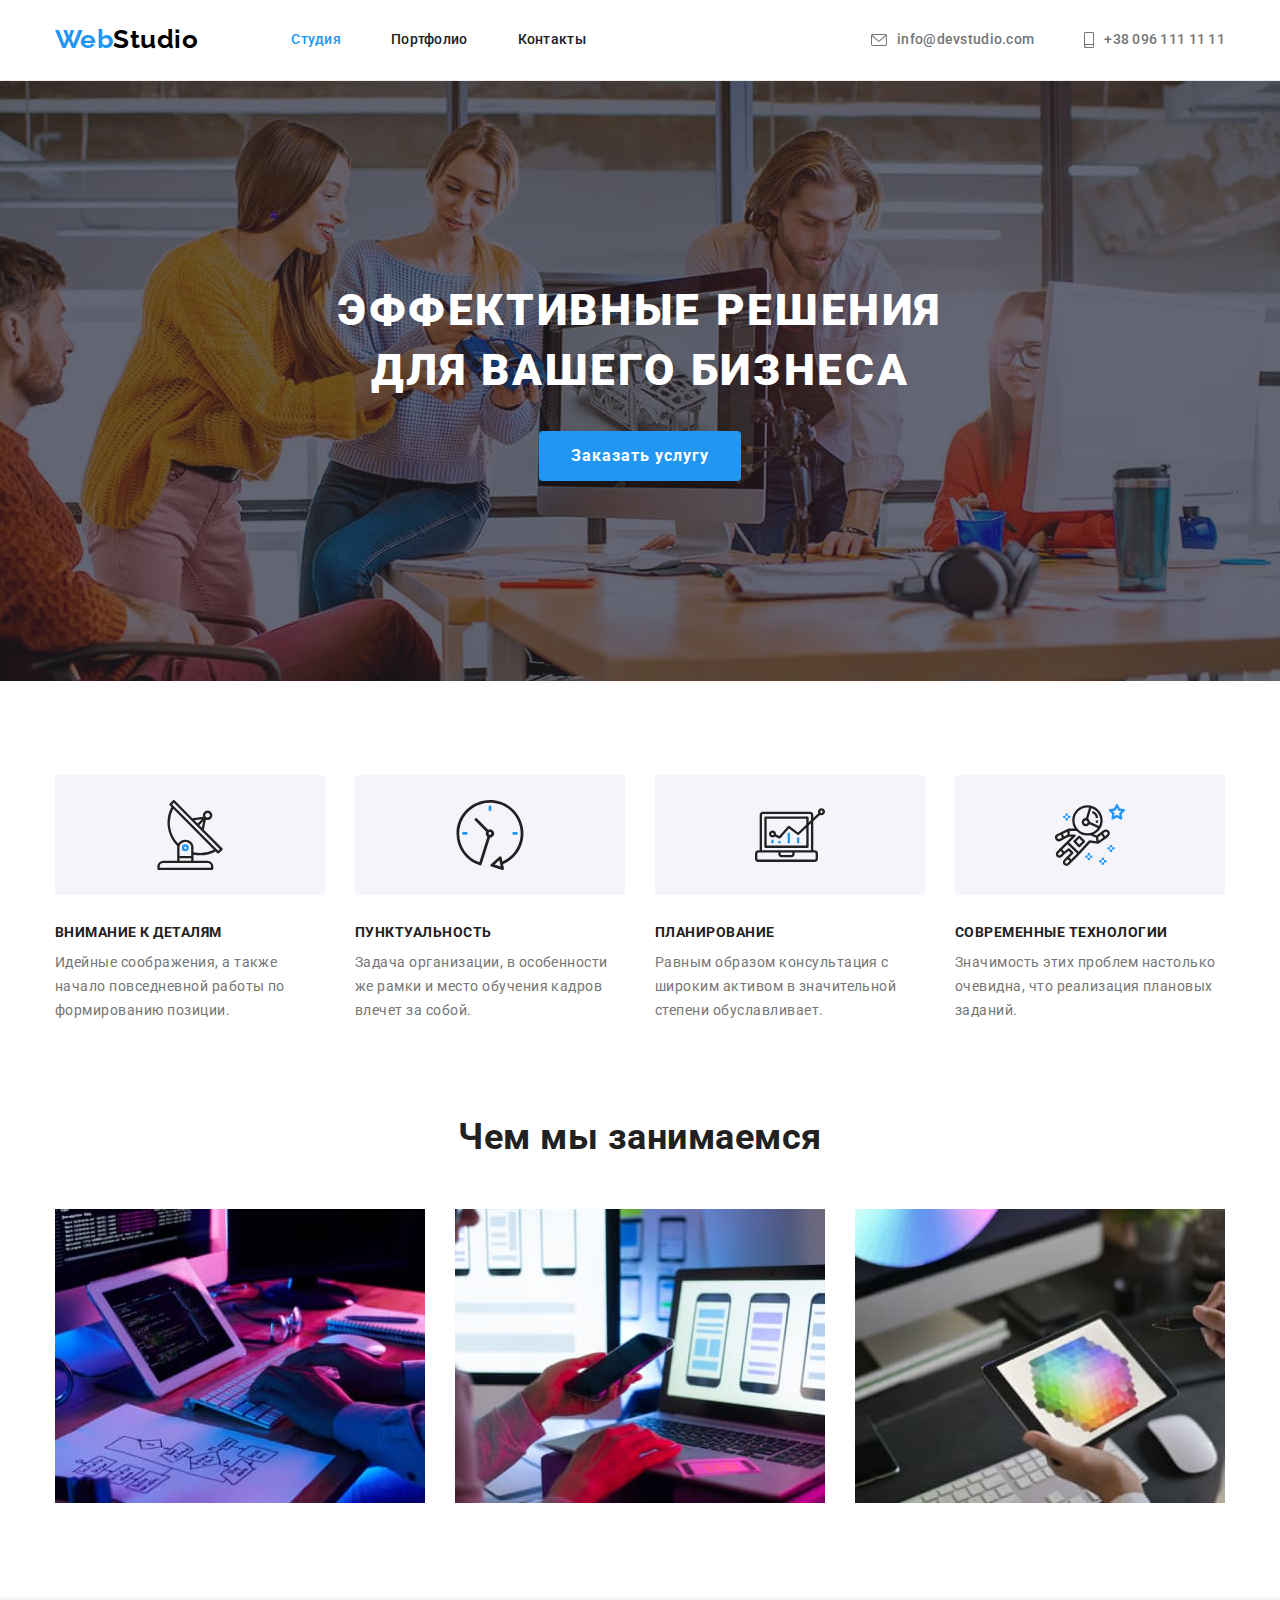
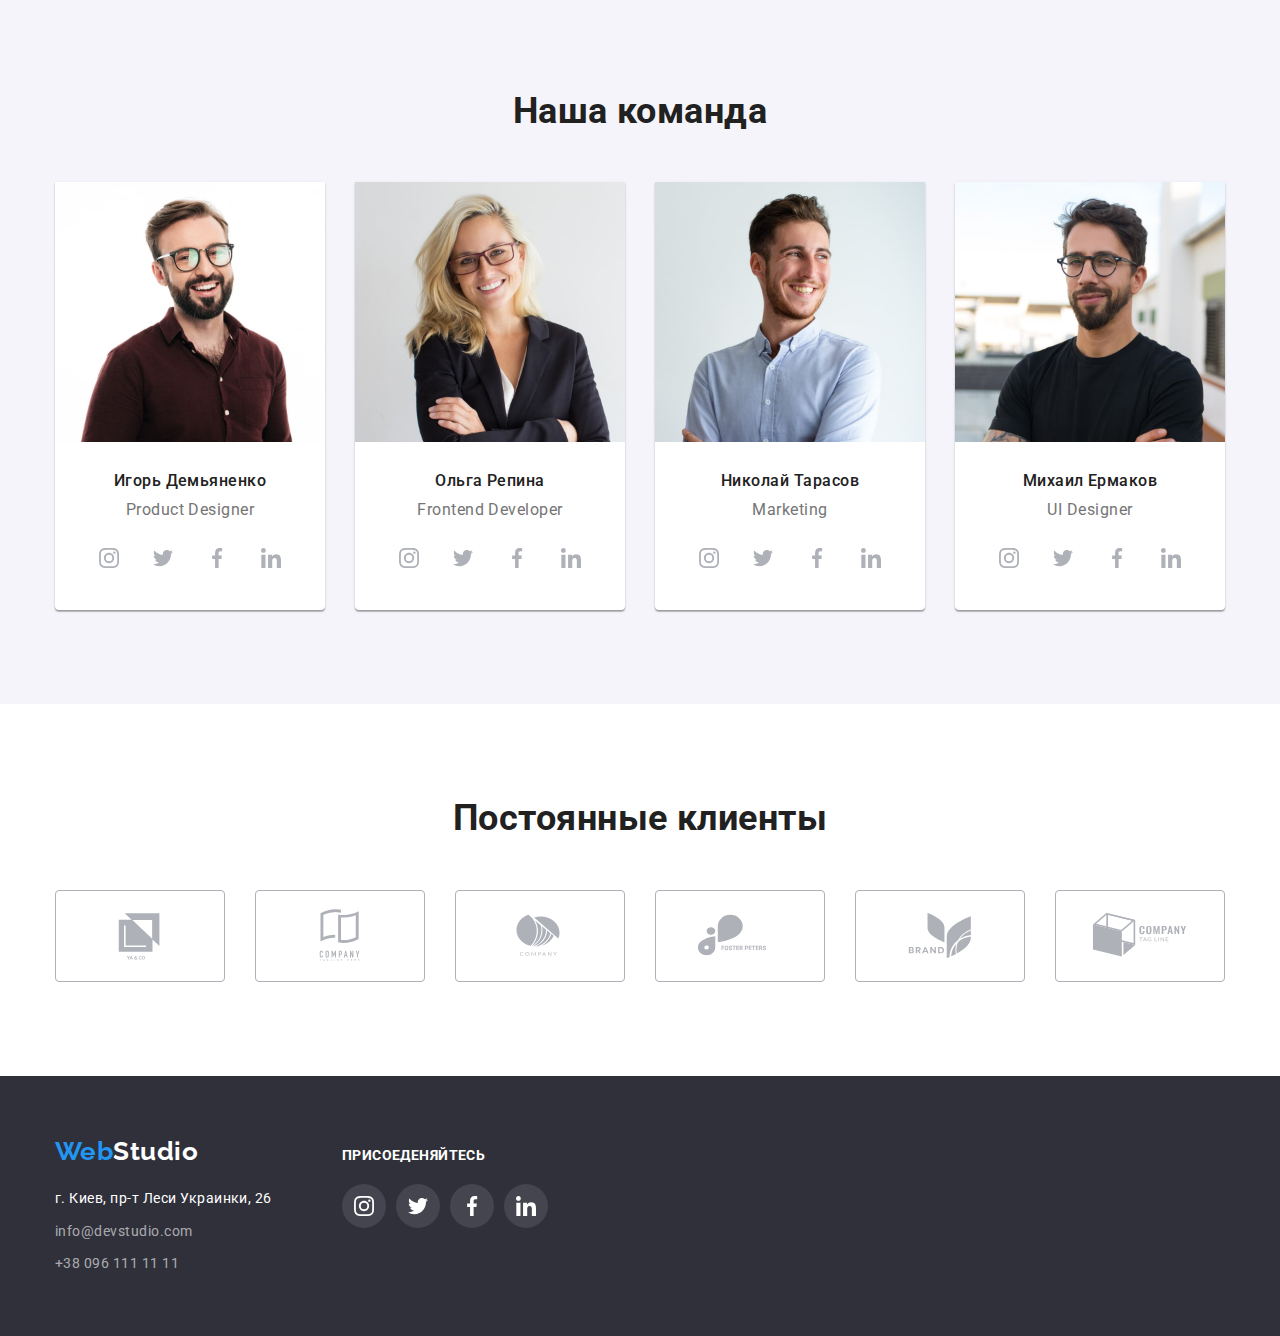
==== index.html @ 32f77898 "клонирует репозиторий" ====
<!DOCTYPE html>
<html lang="ru">
  <head>
    <meta charset="UTF-8">
    <meta http-equiv="X-UA-Compatible" content="IE=edge">
    <meta name="viewport" content="width=device-width, initial-scale=1.0">
    <title>Студия</title>
    <link href="https://fonts.googleapis.com/css2?family=Raleway:wght@700&family=Roboto:wght@400;500;700;900&display=swap"
    rel="stylesheet">
    <link rel="stylesheet" href="https://cdnjs.cloudflare.com/ajax/libs/modern-normalize/1.1.0/modern-normalize.min.css">
    <link rel="stylesheet" href="./css/style.css">  
  </head>
  <body>
    <!--Верхняя линия сайта-->
    <header class="header">
      <!-- Навигация -->
      <div class="container header-container">
        <nav class="nav">
          <a class="logo link" href="./index.html">Web<span class="logo-header">Studio</span></a>
          <ul class="site-nav list">
            <li class="item">
              <a class="link current" href="./index.html">Студия</a>
            </li>
            <li class="item">
              <a class="link" href="./portfolio.html">Портфолио</a>
            </li>
            <li class="item">
              <a class="link" href="">Контакты</a>
            </li>
          </ul>
        </nav>
      <!-- контакты -->
        <ul class="contacts list">
          <li class="item">
            <a class="link" href="mailto:info@devstudio.com">
              <svg class="icon-contakts" width="16" height="12">
              <use href="images/sprite.svg#envelope"></use>
            </svg>info@devstudio.com</a>
          </li>
          <li class="item">
            <a class="link" href="tel:+380961111111">
              <svg class="icon-contakts" width="10" height="16"> 
                <use href="images/sprite.svg#smartphone"></use>
              </svg>+38 096 111 11 11</a>
          </li>
        </ul> 
      </div>
    </header>
    <main>
      <!--Герой сайта-->
        <section class="hero overlay"> 
            <div class="container">
              <h1 class="hero-title">Эффективные решения<br>для вашего бизнеса</h1>
              <button class="hero button" type="button">Заказать услугу</button>
            </div>
        </section>
      <!--Особенности компании-->
      <section class="features section">
        <!--скрытый титул-->
        <div class="container">
          <h2 class="visually-hidden title">Особенности нашей компании</h2>
          <ul class="features list">
            <li class="item">
              <div class="features-block">
                <svg class="icon-features" width="70" height="70">
                  <use href="./images/sprite.svg#antenna"></use>
                </svg>
              </div>
              <h3 class="features title">Внимание к деталям</h3>
              <p class="features text">Идейные соображения, а также начало повседневной работы по формированию позиции.</p>
            </li>
            <li class="item">
              <div class="features-block">
                <svg class="icon-features" width="70" height="70">
                  <use href="./images/sprite.svg#clock"></use>
                </svg>
              </div>
              <h3 class="features title">Пунктуальность</h3>
              <p class="features text">Задача организации, в особенности же рамки и место обучения кадров влечет за собой.</p>
            </li>
            <li class="item">
              <div class="features-block">
                <svg class="icon-features" width="70" height="70">
                  <use href="./images/sprite.svg#diagram"></use>
                </svg>
              </div>
              <h3 class="features title">Планирование</h3>
              <p class="features text">Равным образом консультация с широким активом в значительной степени обуславливает.</p>
            </li>
            <li class="item">
              <div class="features-block">
                <svg class="icon-features" width="70" height="70">
                  <use href="./images/sprite.svg#astronaut"></use>
                </svg>
              </div>
              <h3 class="features title">Современные технологии</h3>
              <p class="features text">Значимость этих проблем настолько очевидна, что реализация плановых заданий.</p>
            </li>
          </ul>
        </div>
      </section>
      <!--Чем занимается компания-->
      <section class="our-works section">
        <div class="container">
          <h2 class="our-works title">Чем мы занимаемся</h2>
          <ul class="our-works list">
            <li class="item">
              <img class="img" src="./images/box1.jpg" alt="кто то печатает код на клавиатуре" width="370">
            </li>
            <li class="item">
              <img class="img" src="./images/box2.jpg" alt="девушка держит в левой руке телефон" width="370">
            </li>
            <li class="item">
              <img class="img" src="./images/box3.jpg" alt="планшет с рисунком держат в руках" width="370">
            </li>
          </ul>
        </div>
      </section>
      <!--Наша команда-->
      <section class="our-team section">
        <div class="container">
          <h2 class="our-team-section title">Наша команда</h2>
          <ul class="our-team list">
            <li class="item">
              <img class="our-team img" src="./images/img.jpg" alt="мужчина в бордовой рубашке улыбается" width="270">
              <div class="our-team block">
                <h3 class="our-team title">Игорь Демьяненко</h3>
                <p class="our-team position" lang="en">Product Designer</p>
                <ul class="list social">
                  <li class="item-social">
                    <a href="" class="link"><svg class="icon-social" width="20" height="20">
                      <use href="./images/sprite.svg#instagram"></use>
                    </svg></a>
                  </li>
                  <li class="item-social">
                    <a href="" class="link"><svg class="icon-social" width="20" height="20">
                      <use href="./images/sprite.svg#twitter"></use>
                    </svg></a>
                  </li>
                  <li class="item-social">
                    <a href="" class="link"><svg class="icon-social" width="20" height="20">
                      <use href="./images/sprite.svg#facebook"></use>
                    </svg></a>
                  </li>
                  <li class="item-social">
                    <a href="" class="link"><svg class="icon-social" width="20" height="20">
                      <use href="./images/sprite.svg#linkedin"></use>
                    </svg></a>
                  </li>
                </ul>
              </div>
            </li>
            <li class="item">
              <img class="our-team img" src="./images/img1.jpg" alt="девушка в черном пиджаке улыбается" width="270">
              <div class="our-team block">
                <h3 class="our-team title">Ольга Репина</h3>
                <p class="our-team position" lang="en">Frontend Developer</p>
                <ul class="list social">
                  <li class="item-social">
                    <a href="" class="link"><svg class="icon-social" width="20" height="20">
                        <use href="./images/sprite.svg#instagram"></use>
                      </svg></a>
                  </li>
                  <li class="item-social">
                    <a href="" class="link"><svg class="icon-social" width="20" height="20">
                        <use href="./images/sprite.svg#twitter"></use>
                      </svg></a>
                  </li>
                  <li class="item-social">
                    <a href="" class="link"><svg class="icon-social" width="20" height="20">
                        <use href="./images/sprite.svg#facebook"></use>
                      </svg></a>
                  </li>
                  <li class="item-social">
                    <a href="" class="link"><svg class="icon-social" width="20" height="20">
                        <use href="./images/sprite.svg#linkedin"></use>
                      </svg></a>
                  </li>
                </ul>
              </div>
            </li>
            <li class="item">
              <img class="our-team img" src="./images/img2.jpg" alt="мужчина в рубашке улыбается" width="270">
              <div class="our-team block">
                <h3 class="our-team title">Николай Тарасов</h3>
                <p class="our-team position" lang="en">Marketing</p>
                <ul class="list social">
                  <li class="item-social">
                    <a href="" class="link"><svg class="icon-social" width="20" height="20">
                        <use href="./images/sprite.svg#instagram"></use>
                      </svg></a>
                  </li>
                  <li class="item-social">
                    <a href="" class="link"><svg class="icon-social" width="20" height="20">
                        <use href="./images/sprite.svg#twitter"></use>
                      </svg></a>
                  </li>
                  <li class="item-social">
                    <a href="" class="link"><svg class="icon-social" width="20" height="20">
                        <use href="./images/sprite.svg#facebook"></use>
                      </svg></a>
                  </li>
                  <li class="item-social">
                    <a href="" class="link"><svg class="icon-social" width="20" height="20">
                        <use href="./images/sprite.svg#linkedin"></use>
                      </svg></a>
                  </li>
                </ul>
              </div>
            </li>
            <li class="item">
              <img class="our-team img" src="./images/img3.jpg" alt="мужчина в черной футболке улыбается" width="270">
              <div class="our-team block">
                <h3 class="our-team title">Михаил Ермаков</h3>
                <p class="our-team position" lang="en">UI Designer</p>
                <ul class="list social">
                  <li class="item-social">
                    <a href="" class="link"><svg class="icon-social" width="20" height="20">
                        <use href="./images/sprite.svg#instagram"></use>
                      </svg></a>
                  </li>
                  <li class="item-social">
                    <a href="" class="link"><svg class="icon-social" width="20" height="20">
                        <use href="./images/sprite.svg#twitter"></use>
                      </svg></a>
                  </li>
                  <li class="item-social">
                    <a href="" class="link"><svg class="icon-social" width="20" height="20">
                        <use href="./images/sprite.svg#facebook"></use>
                      </svg></a>
                  </li>
                  <li class="item-social">
                    <a href="" class="link"><svg class="icon-social" width="20" height="20">
                        <use href="./images/sprite.svg#linkedin"></use>
                      </svg></a>
                  </li>
                </ul>
              </div>
            </li>
          </ul>
        </div>
      </section>
      <section class="customers section">
        <div class="container">
          <h2 class="customers title">Постоянные клиенты</h2>
          <ul class="customers list">
            <li class="customers item">
              <a href="" class="customers link">
                <svg class="icon-social" width="106" height="60">
                  <use href="./images/sprite.svg#client1"></use>
                </svg>
              </a>
            </li>
            <li class="customers item">
              <a href="" class="customers link">
                <svg class="icon-social" width="106" height="60">
                  <use href="./images/sprite.svg#client2"></use>
                </svg>
              </a>
            </li>
            <li class="customers item">
              <a href="" class="customers link">
                <svg class="icon-social" width="106" height="60">
                  <use href="./images/sprite.svg#client3"></use>
                </svg>
              </a>
            </li>
            <li class="customers item">
              <a href="" class="customers link">
                <svg class="icon-social" width="106" height="60">
                  <use href="./images/sprite.svg#client4"></use>
                </svg>
              </a>
            </li>
            <li class="customers item">
              <a href="" class="customers link">
                <svg class="icon-social" width="106" height="60">
                  <use href="./images/sprite.svg#client5"></use>
                </svg>
              </a>
            </li>
            <li class="customers item">
              <a href="" class="customers link">
                <svg class="icon-social" width="106" height="60">
                  <use href="./images/sprite.svg#client6"></use>
                </svg>
              </a>
            </li>
          </ul>
        </div>
      </section>
    </main>
    <!--Подвал сайта--> 
    <footer class="footer">
      <div class="container">
        <div class="footer-adres">
          <a href="./index.html" class="logo link">Web<span class="logo-footer">Studio</span></a>
          <address>
            <ul class="address list">
              <li class="footer-list item"><a class="geolocation link" href="https://goo.gl/maps/VGkeZ7NEwQXVruFt6" target="_blank" 
                rel="noopener noreferrer nofollow">г. Киев, пр-т Леси Украинки, 26</a>
              </li>
              <li class="footer-list item"><a class="footer-contacts link" href="mailto:info@devstudio.com">info@devstudio.com</a></li>
              <li class="footer-list item"><a class="footer-contacts link" href="tel:+380961111111">+38 096 111 11 11</a></li>
            </ul>
          </address>
        </div>
        <div class="footer-join">
          <p class="join-text">присоеденяйтесь</p>
          <ul class="join list">
            <li class="item-join">
              <a href="" class="link"><svg class="icon-social" width="20" height="20">
                  <use href="./images/sprite.svg#instagram"></use>
                </svg></a>
            </li>
            <li class="item-join">
              <a href="" class="link"><svg class="icon-social" width="20" height="20">
                  <use href="./images/sprite.svg#twitter"></use>
                </svg></a>
            </li>
            <li class="item-join">
              <a href="" class="link"><svg class="icon-social" width="20" height="20">
                  <use href="./images/sprite.svg#facebook"></use>
                </svg></a>
            </li>
            <li class="item-join">
              <a href="" class="link"><svg class="icon-social" width="20" height="20">
                  <use href="./images/sprite.svg#linkedin"></use>
                </svg></a>
            </li>
          </ul>
        </div>
      </div>
    </footer>
  </body>
</html>
---- css/style.css ----
/* основной белый цвет #ffffff */
/* вторичный белый цвет #F5F4FA */
/* основной цвет текста #757575 */
/* вторичный цвет текста #212121 */
/* основной акцент цвет #2196F3 */
/* цвет ховера основной кнопки #188CE8 */
/* цвет фона героя и подвала #2F303A */
/* цвет текста адреса rgba(255, 255, 255, 0.6) */
/* цвет логотипа #000000 */
/* цвет нижней рамки хедера #ececec */
/* цвет бордера проектов #eeeeee;*/
/* цвет svg изображений #afb1b8;*/
:root {
  --primery-white-color: #ffffff;
  --secondary-white-color: #f5f4fa;
  --primery-text-color: #757575;
  --secondary-text-color: #212121;
  --prymery-accent-color: #2196f3;
  --secondary-accent-color: #188ce8;
  --address-text-color: rgba(255, 255, 255, 0.6);
  --logo-color: #000000;
  --background-color: #2f303a;
  --header-border-color: #ececec;
  --project-border-color: #eeeeee;
  --svg-picture-color: #afb1b8;
}
/* Тело */
body {
  color: var(--primery-text-color);
  background-color: var(--primery-white-color);
  font-family: 'Roboto', sans-serif;
  letter-spacing: 0.03em;
}
h1,
h2,
h3,
h4,
h5,
h6,
p,
ul {
  padding: 0;
  margin: 0;
}
/* Скрытый титул */
.visually-hidden {
  position: absolute;
  white-space: nowrap;
  width: 1px;
  height: 1px;
  overflow: hidden;
  border: 0;
  padding: 0;
  clip: rect(0 0 0 0);
  clip-path: inset(50%);
  margin: -1px;
}
/* контейнер */
.container {
  width: 1200px;
  margin-left: auto;
  margin-right: auto;
  padding-left: 15px;
  padding-right: 15px;
}
/* панель навигации */
.header {
  border-bottom: 1px solid var(--header-border-color);
  margin-left: auto;
  margin-right: auto;
}
.header-container,
.nav,
.site-nav,
.contacts {
  display: flex;
  align-items: center;
}
.nav .logo {
  display: block;
  padding-top: 24px;
  padding-bottom: 25px;
}
.contacts .link {
  display: flex;
  justify-content: center;
  align-items: center;
  padding-top: 32px;
  padding-bottom: 32px;
  fill: var(--primery-text-color);
}
.icon-contakts {
  margin-right: 10px;
}
.site-nav .link {
  display: block;
  padding-top: 32px;
  padding-bottom: 32px;
}
.site-nav .item + .item {
  margin-left: 50px;
}
.contacts .item + .item {
  margin-left: 50px;
}
.contacts {
  margin-left: auto;
}
.site-nav {
  margin-left: 93px;
}
/* цвета, размеры текста */
.site-nav .link.current {
  color: var(--prymery-accent-color);
}
.filter .button.current {
  background-color: var(--prymery-accent-color);
  color: var(--primery-white-color);
  box-shadow: 0px 3px 1px rgba(0, 0, 0, 0.1), 0px 1px 2px rgba(0, 0, 0, 0.08),
    0px 2px 2px rgba(0, 0, 0, 0.12);
}
.logo.link {
  color: var(--prymery-accent-color);
  font-family: 'Raleway', sans-serif;
  font-weight: 700;
  font-size: 26px;
  line-height: 1.19;
}
.logo .logo-header {
  color: var(--logo-color);
}
.site-nav .link {
  color: var(--secondary-text-color);
  font-weight: 500;
  font-size: 14px;
  line-height: 1.14;
  letter-spacing: 0.02em;
}
.contacts .link {
  color: var(--primery-text-color);
  font-style: normal;
  font-weight: 500;
  font-size: 14px;
  line-height: 1.14;
  letter-spacing: 0.02em;
}
/* Ховер и фокус ссылок */
.site-nav .link:hover,
.site-nav .link:focus,
.contacts .link:hover,
.contacts .link:focus,
.address .link:hover,
.address .link:focus {
  color: var(--prymery-accent-color);
  fill: var(--prymery-accent-color);
}
.list {
  list-style: none;
}
.link {
  text-decoration: none;
}
/* Секция Герой */
.hero.overlay {
  max-width: 1600px;
  height: 600px;
  margin-left: auto;
  margin-right: auto;
  background-color: var(--background-color);
  background-image: linear-gradient(to right, rgba(47, 48, 58, 0.4), rgba(47, 48, 58, 0.4)),
    url(../images/imgoverlay.jpg);
  background-repeat: no-repeat;
  background-position: center;
  background-size: cover;
  text-align: center;
  padding: 200px 0;
}
.hero-title {
  color: var(--primery-white-color);
  font-weight: 900;
  font-size: 44px;
  line-height: 1.36;
  text-transform: uppercase;
  text-align: center;
  letter-spacing: 0.06em;
}
.hero.button {
  min-width: 200px;
  padding: 10px 32px;
  margin-top: 30px;
  background-color: var(--prymery-accent-color);
  color: var(--primery-white-color);
  cursor: pointer;
  font-weight: 700;
  font-size: 16px;
  line-height: 1.87;
  text-align: center;
  letter-spacing: 0.06em;
  border: 0;
  border-radius: 4px;
}
.hero.button:hover,
.hero.button:focus {
  background-color: var(--secondary-accent-color);
}
/*особенности компании*/
.features.section,
.our-works.section,
.our-team.section,
.customers.section,
.portfolio.section {
  padding-top: 94px;
  padding-bottom: 94px;
}
.our-works.section {
  padding-top: 0;
}
.features .container {
  justify-content: space-between;
  margin-left: auto;
  margin-right: auto;
}
.features-block {
  width: 270px;
  height: 120px;
  display: flex;
  justify-content: center;
  align-items: center;
  margin-bottom: 30px;
  background: var(--secondary-white-color);
  border-radius: 4px;
}
.features.list {
  display: flex;
}
.features .item {
  flex-basis: calc(100% / 4);
}
.features .item + .item {
  margin-left: 30px;
}
.title {
  color: var(--secondary-text-color);
}
.our-works.title,
.customers.title,
.our-team-section.title {
  font-weight: 700;
  font-size: 36px;
  line-height: 1.16;
  text-align: center;
}
.features.title {
  margin-bottom: 10px;
  font-weight: 700;
  font-size: 14px;
  line-height: 1.14;
  text-transform: uppercase;
}
.features.text {
  font-size: 14px;
  line-height: 1.71;
}
.our-works.list {
  display: flex;
}
.our-works.title {
  margin-bottom: 50px;
}
.our-works .item + .item {
  margin-left: 30px;
}
.img {
  display: block;
  max-width: 100%;
  height: auto;
}
/* Наша команда */
.our-team .list {
  display: flex;
}
.our-team .item {
  background-color: var(--primery-white-color);
  border-radius: 0px 0px 4px 4px;
  box-shadow: 0px 1px 3px rgba(0, 0, 0, 0.12), 0px 1px 1px rgba(0, 0, 0, 0.14),
    0px 2px 1px rgba(0, 0, 0, 0.2);
}
.list.social {
  margin-top: 16px;
  justify-content: space-between;
}
.our-team .link {
  display: flex;
  width: 44px;
  height: 44px;
  justify-content: center;
  align-items: center;
  border-radius: 50%;
  fill: var(--svg-picture-color);
}
.our-team .link:hover,
.our-team .link:focus {
  fill: var(--primery-white-color);
  background-color: var(--prymery-accent-color);
}
.our-team .item + .item {
  margin-left: 30px;
}
.our-team-section.title,
.customers.title {
  margin-bottom: 50px;
}
.our-team.section {
  background-color: var(--secondary-white-color);
  margin-left: auto;
  margin-right: auto;
}
.our-team.title {
  margin-bottom: 10px;
  font-weight: 500;
  font-size: 16px;
  line-height: 1.18;
  text-align: center;
}
.position {
  color: var(--primery-text-color);
  font-size: 16px;
  line-height: 1.18;
  text-align: center;
}
.our-team.block {
  padding: 30px 32px;
}
/* Наши клиенты */
.customers.list {
  display: flex;
  justify-content: space-between;
}
.customers.item {
  display: flex;
  width: 170px;
  height: 92px;

  justify-content: center;
  align-items: center;
}
.customers.link {
  display: flex;
  width: 170px;
  height: 92px;
  justify-content: center;
  align-items: center;
  fill: var(--svg-picture-color);
  border: 1px solid var(--svg-picture-color);
  border-radius: 4px;
}
.customers.link:hover,
.customers.link:focus {
  border-color: var(--prymery-accent-color);
  fill: var(--prymery-accent-color);
}
/* Фильтр портфолио */
.filter.list {
  justify-content: center;
  margin-bottom: 50px;
}
.filter .item + .item {
  margin-left: 8px;
}
.item .button {
  display: block;
  padding: 6px 22px;
}
.filter.list {
  display: flex;
}
.button {
  font-family: inherit;
  display: inline-block;
  background-color: var(--secondary-white-color);
  color: var(--secondary-text-color);
  font-weight: 500;
  font-size: 16px;
  line-height: 1.62;
  text-align: center;
  cursor: pointer;
  border: 0;
  border-radius: 4px;
}
.button:hover,
.button:focus {
  background-color: var(--prymery-accent-color);
  color: var(--primery-white-color);
  box-shadow: 0px 3px 1px rgba(0, 0, 0, 0.1), 0px 1px 2px rgba(0, 0, 0, 0.08),
    0px 2px 2px rgba(0, 0, 0, 0.12);
}
/* Секция портфолио */
.project.list {
  display: flex;
  flex-wrap: wrap;
  margin-left: -30px;
  margin-top: -30px;
}
.project .item {
  flex-basis: calc(100% / 3 - 30px);
  margin-left: 30px;
  margin-top: 30px;
}
.item-text {
  padding: 20px 24px;
  border: solid var(--project-border-color);
  border-width: 0 1px 1px 1px;
}
.project.title {
  margin-bottom: 4px;
  font-weight: 700;
  font-size: 18px;
  line-height: 2;
  letter-spacing: 0.06em;
}
.project.type {
  color: var(--primery-text-color);
  font-size: 16px;
  line-height: 1.87;
}
.project .link {
  display: block;
}
.project .link:hover,
.project .link:focus {
  box-shadow: 0px 1px 1px rgba(0, 0, 0, 0.12), 0px 4px 4px rgba(0, 0, 0, 0.06),
    1px 4px 6px rgba(0, 0, 0, 0.16);
}
/* Подвал сайта */
.footer .logo {
  display: block;
  margin-bottom: 20px;
}
.footer-list.item:not(:last-child) {
  margin-bottom: 9px;
}
.footer {
  padding-top: 60px;
  padding-bottom: 60px;
  background-color: var(--background-color);
  margin-left: auto;
  margin-right: auto;
}
.logo .logo-footer {
  color: var(--primery-white-color);
}
.geolocation.link {
  display: inline-block;
  color: var(--primery-white-color);
  font-style: normal;
  font-size: 14px;
  line-height: 1.7;
}
.footer-contacts.link {
  display: inline-block;
  font-style: normal;
  font-weight: normal;
  font-size: 14px;
  line-height: 1.7;
  color: var(--address-text-color);
}
.footer .link {
  display: inline-block;
}
.join.list {
  display: flex;
}
.item-join {
  display: flex;
  justify-content: center;
  align-items: center;
}
.join-text {
  margin-bottom: 20px;
  display: inline-block;
  font-size: 14px;
  font-weight: 700;
  line-height: 1.14;
  letter-spacing: 0.03em;
  text-transform: uppercase;
  color: var(--primery-white-color);
}
.footer .container {
  display: flex;
  align-items: baseline;
}
.footer-join {
  margin-left: 70px;
}
.item-join + .item-join {
  margin-left: 10px;
}
.item-join .link {
  display: flex;
  justify-content: center;
  align-items: center;
  width: 44px;
  height: 44px;
  border-radius: 50%;
  background-color: rgba(255, 255, 255, 0.1);
  fill: var(--primery-white-color);
}
.item-join .link:hover,
.item-join .link:focus {
  background-color: var(--prymery-accent-color);
}
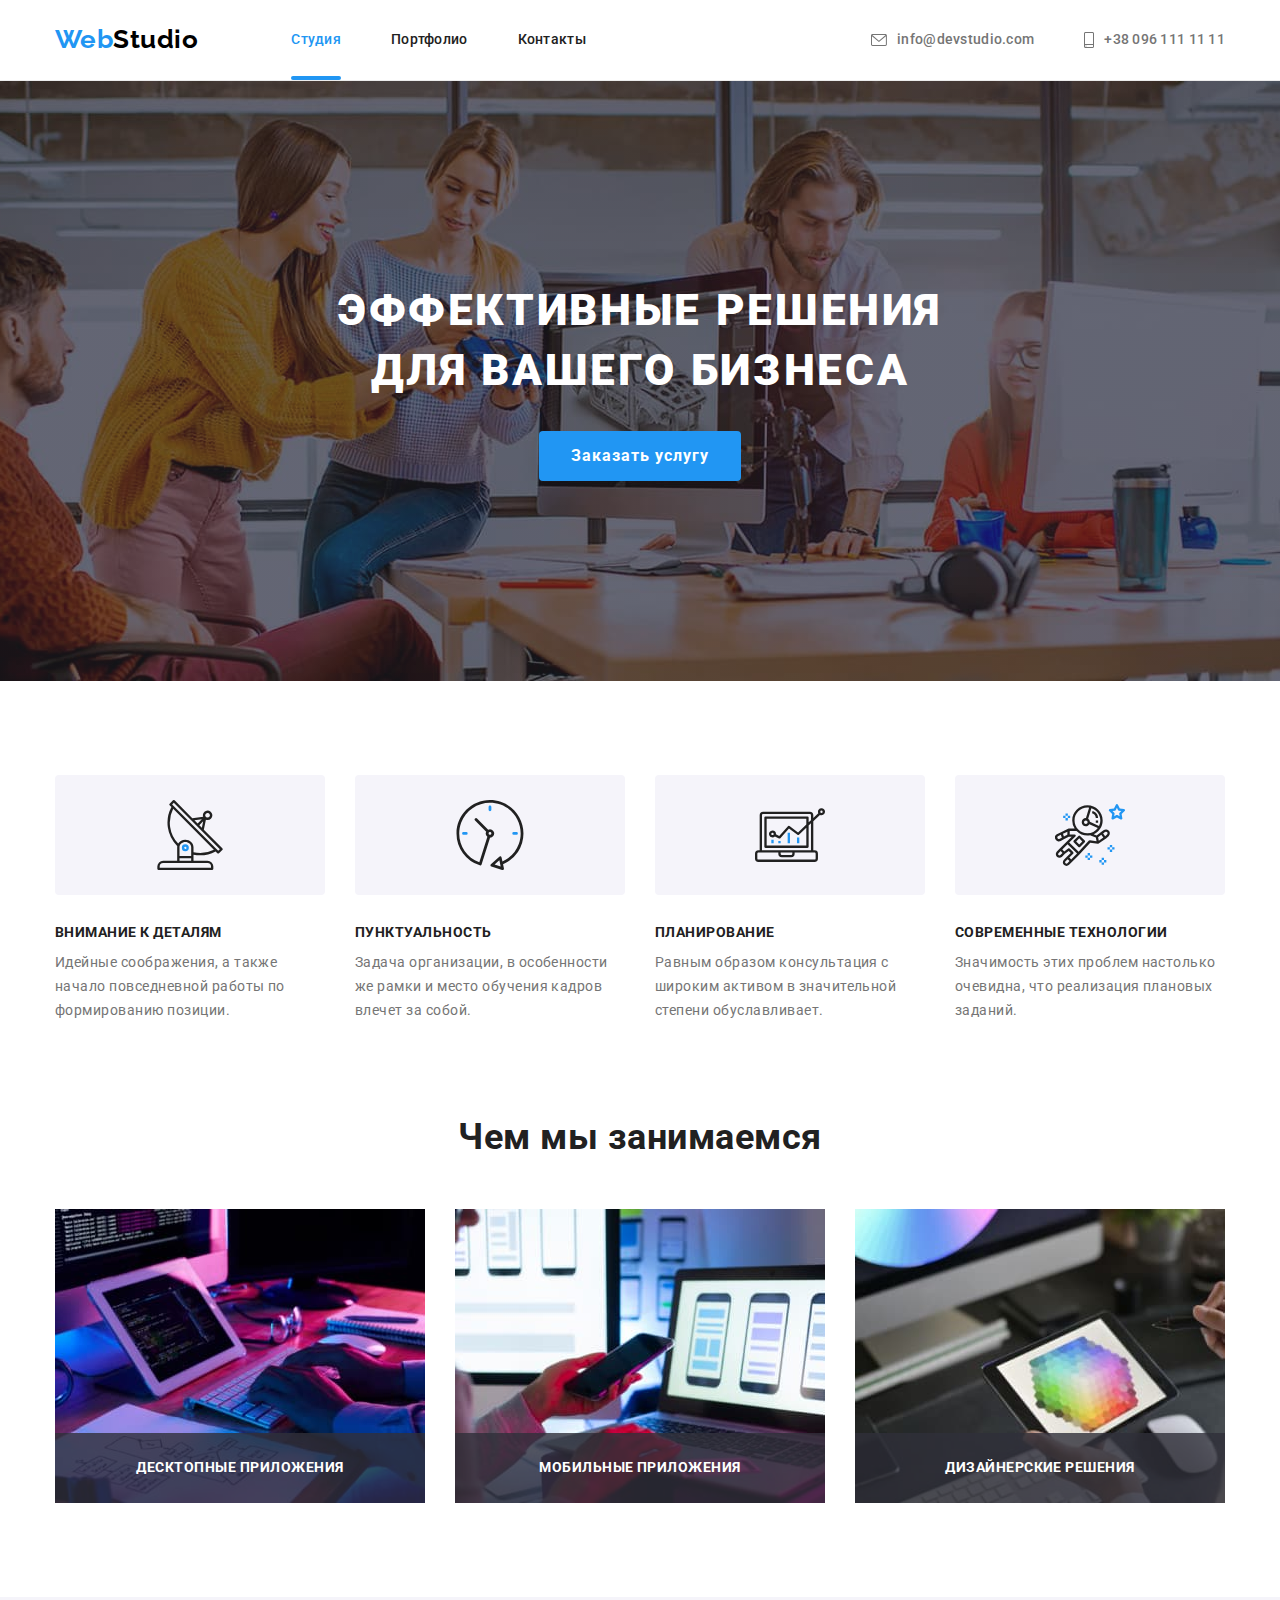
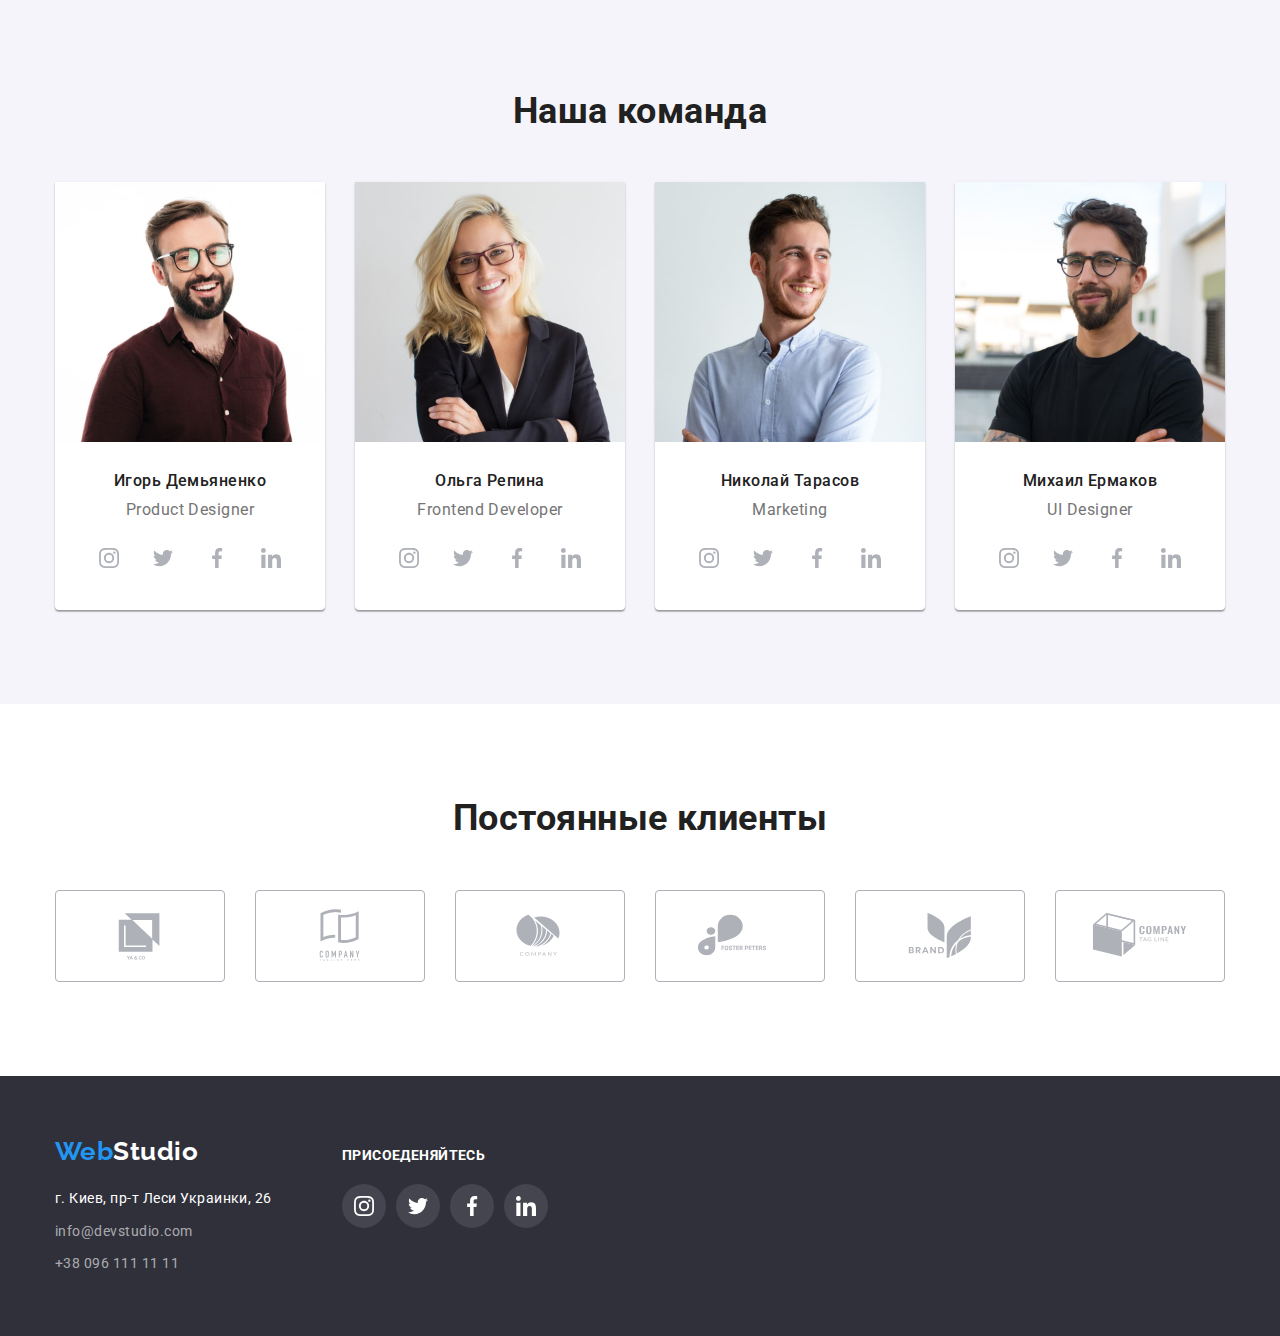
==== commit 7a5d7446: "Добавляет модальное окно, и остальные эффекты ДЗ" ====
--- a/index.html
+++ b/index.html
@@ -51,7 +51,7 @@
         <section class="hero overlay"> 
             <div class="container">
               <h1 class="hero-title">Эффективные решения<br>для вашего бизнеса</h1>
-              <button class="hero button" type="button">Заказать услугу</button>
+              <button class="hero button" type="button" data-modal-open>Заказать услугу</button>
             </div>
         </section>
       <!--Особенности компании-->
@@ -105,13 +105,22 @@
           <h2 class="our-works title">Чем мы занимаемся</h2>
           <ul class="our-works list">
             <li class="item">
-              <img class="img" src="./images/box1.jpg" alt="кто то печатает код на клавиатуре" width="370">
-            </li>
-            <li class="item">
-              <img class="img" src="./images/box2.jpg" alt="девушка держит в левой руке телефон" width="370">
-            </li>
-            <li class="item">
-              <img class="img" src="./images/box3.jpg" alt="планшет с рисунком держат в руках" width="370">
+              <div class="our-works thumb">
+                <img class="img" src="./images/box1.jpg" alt="кто то печатает код на клавиатуре" width="370">
+                <div class="thumb-overlay">Десктопные приложения</div>
+              </div>
+            </li>
+            <li class="item">
+              <div class="our-works thumb">
+                <img class="img" src="./images/box2.jpg" alt="девушка держит в левой руке телефон" width="370">
+                <div class="thumb-overlay">Мобильные приложения</div>
+              </div>
+            </li>
+            <li class="item">
+              <div class="our-works thumb">
+                <img class="img" src="./images/box3.jpg" alt="планшет с рисунком держат в руках" width="370">
+                <div class="thumb-overlay">Дизайнерские решения</div>
+              </div>
             </li>
           </ul>
         </div>
@@ -332,5 +341,13 @@
         </div>
       </div>
     </footer>
+  <div class="backdrop is-hidden" data-modal>
+    <div class="modal">
+      <button class="modal-button" data-modal-close><svg class="icon-modal" width="18" height="18">
+        <use href="./images/sprite.svg#close"></use>
+      </svg></button>
+    </div>
+  </div>
+  <script src="./js/modal.js"></script>
   </body>
 </html>--- a/css/style.css
+++ b/css/style.css
@@ -87,6 +87,12 @@
   align-items: center;
   padding-top: 32px;
   padding-bottom: 32px;
+  color: var(--primery-text-color);
+  font-style: normal;
+  font-weight: 500;
+  font-size: 14px;
+  line-height: 1.14;
+  letter-spacing: 0.02em;
   fill: var(--primery-text-color);
 }
 .icon-contakts {
@@ -112,6 +118,17 @@
 /* цвета, размеры текста */
 .site-nav .link.current {
   color: var(--prymery-accent-color);
+  position: relative;
+}
+.link.current::after {
+  position: absolute;
+  content: '';
+  bottom: 0;
+  left: 0;
+  width: 100%;
+  height: 4px;
+  background-color: var(--prymery-accent-color);
+  border-radius: 2px;
 }
 .filter .button.current {
   background-color: var(--prymery-accent-color);
@@ -131,14 +148,6 @@
 }
 .site-nav .link {
   color: var(--secondary-text-color);
-  font-weight: 500;
-  font-size: 14px;
-  line-height: 1.14;
-  letter-spacing: 0.02em;
-}
-.contacts .link {
-  color: var(--primery-text-color);
-  font-style: normal;
   font-weight: 500;
   font-size: 14px;
   line-height: 1.14;
@@ -159,6 +168,9 @@
 }
 .link {
   text-decoration: none;
+  transition-property: background-color, color, fill, border-color, box-shadow;
+  transition-duration: 250ms;
+  transition-timing-function: cubic-bezier(0.4, 0, 0.2, 1);
 }
 /* Секция Герой */
 .hero.overlay {
@@ -386,6 +398,10 @@
   cursor: pointer;
   border: 0;
   border-radius: 4px;
+
+  transition-property: background-color, color, box-shadow;
+  transition-duration: 250ms;
+  transition-timing-function: cubic-bezier(0.4, 0, 0.2, 1);
 }
 .button:hover,
 .button:focus {
@@ -431,6 +447,44 @@
   box-shadow: 0px 1px 1px rgba(0, 0, 0, 0.12), 0px 4px 4px rgba(0, 0, 0, 0.06),
     1px 4px 6px rgba(0, 0, 0, 0.16);
 }
+/* Оверлей */
+.our-works.thumb {
+  position: relative;
+}
+.thumb-overlay {
+  position: absolute;
+  left: 0;
+  bottom: 0;
+  width: 100%;
+  height: 70px;
+  padding: 27px;
+  background: rgba(47, 48, 58, 0.8);
+  color: var(--primery-white-color);
+  font-weight: 700;
+  font-size: 14px;
+  line-height: 1.14;
+  text-align: center;
+  text-transform: uppercase;
+}
+.project-thumb {
+  position: relative;
+  overflow: hidden;
+}
+.project-overlay {
+  position: absolute;
+  width: 100%;
+  height: 100%;
+  top: 100%;
+  padding: 63px 24px;
+  font-size: 18px;
+  line-height: 1.56;
+  background-color: rgba(33, 150, 243, 0.9);
+  color: var(--primery-white-color);
+}
+.project .link:hover .project-overlay {
+  transform: translateY(-100%);
+  transition: transform 250ms cubic-bezier(0.4, 0, 0.2, 1);
+}
 /* Подвал сайта */
 .footer .logo {
   display: block;
@@ -509,3 +563,43 @@
 .item-join .link:focus {
   background-color: var(--prymery-accent-color);
 }
+/* Модальное окно */
+.backdrop {
+  position: fixed;
+  top: 0;
+  left: 0;
+  width: 100%;
+  height: 100%;
+  background: rgba(0, 0, 0, 0.2);
+}
+.backdrop.is-hidden {
+  opacity: 0;
+  pointer-events: none;
+  visibility: hidden;
+}
+.modal {
+  position: absolute;
+  top: 50%;
+  left: 50%;
+  transform: translate(-50%, -50%);
+  width: 528px;
+  height: 581px;
+  background-color: var(--primery-white-color);
+  box-shadow: 0px 1px 3px rgba(0, 0, 0, 0.12), 0px 1px 1px rgba(0, 0, 0, 0.14),
+    0px 2px 1px rgba(0, 0, 0, 0.2);
+  border-radius: 4px;
+}
+.modal-button {
+  display: flex;
+  justify-content: center;
+  align-items: center;
+  position: absolute;
+  top: 8px;
+  right: 8px;
+  width: 30px;
+  height: 30px;
+  background-color: var(--primery-white-color);
+  border: 1px solid rgba(0, 0, 0, 0.1);
+  border-radius: 50%;
+  cursor: pointer;
+}
